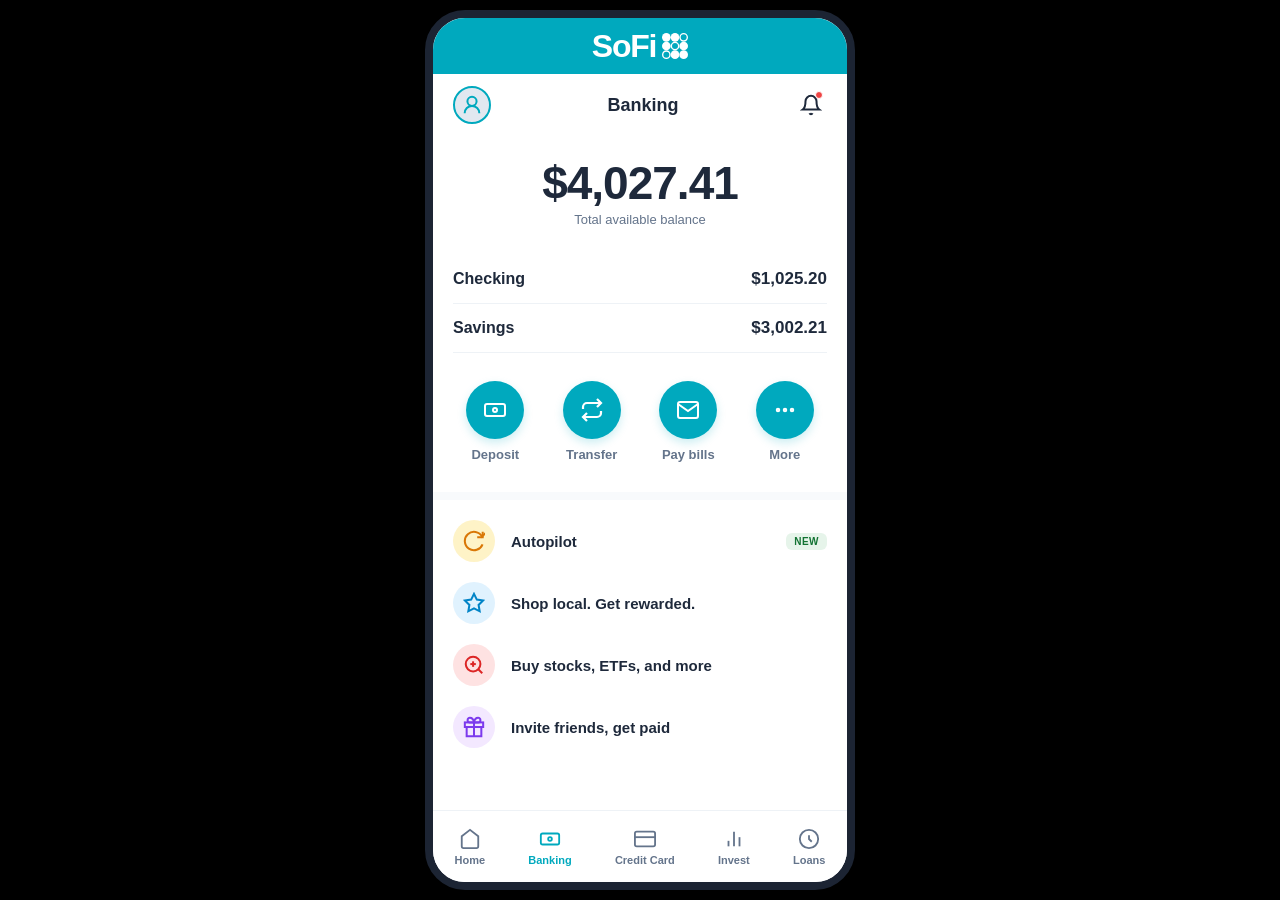
==== Banking.html @ 8871512d "Add files via upload" ====
<!DOCTYPE html>
<html lang="en">
<head>
  <meta charset="UTF-8" />
  <meta name="viewport" content="width=device-width, initial-scale=1.0, maximum-scale=1.0, user-scalable=no, viewport-fit=cover" />
  <meta name="apple-mobile-web-app-capable" content="yes" />
  <meta name="apple-mobile-web-app-status-bar-style" content="light-content" />
  <title>SoFi - Banking</title>
  <style>
    /* RESET & CORE STYLES */
    *, *::before, *::after {
      box-sizing: border-box;
      margin: 0;
      padding: 0;
      -webkit-tap-highlight-color: transparent;
      font-family: -apple-system, BlinkMacSystemFont, "Segoe UI", Roboto, Helvetica, Arial, sans-serif;
    }

    html, body {
      height: 100%;
      width: 100%;
      background-color: #000;
      display: flex;
      justify-content: center;
      align-items: center;
      overflow: hidden;
    }

    :root {
      --sofi-cyan: #00A9BE;
      --sofi-btn-teal: #007D8C;
      --text-dark: #1E293B;
      --text-muted: #64748B;
      --border-gray: #EEF2F6;
    }

    /* APP FRAME CONTAINER */
    .app-container {
      width: 100%;
      max-width: 430px;
      height: 100vh;
      height: 100dvh;
      background: #FFFFFF;
      display: flex;
      flex-direction: column;
      position: relative;
      overflow: hidden;
    }

    @media (min-width: 440px) {
      .app-container {
        height: 880px;
        border-radius: 40px;
        border: 8px solid #1C2433;
        box-shadow: 0 25px 50px -12px rgba(0, 0, 0, 0.7);
      }
    }

    /* TOP CYAN HEADER */
    .sofi-top-banner {
      background-color: var(--sofi-cyan);
      height: 56px;
      display: flex;
      align-items: center;
      justify-content: center;
      gap: 6px;
      flex-shrink: 0;
    }

    .brand-wordmark-top {
      font-size: 32px;
      font-weight: 800;
      color: #FFFFFF;
      letter-spacing: -1.2px;
      line-height: 1;
    }

    /* SUB-HEADER ROW */
    .sub-header-row {
      display: flex;
      align-items: center;
      justify-content: space-between;
      padding: 12px 20px;
      background: #FFFFFF;
    }

    .profile-avatar-btn {
      width: 38px;
      height: 38px;
      border-radius: 50%;
      border: 2px solid #00A9BE;
      overflow: hidden;
      display: flex;
      align-items: center;
      justify-content: center;
      cursor: pointer;
      background: #E2E8F0;
    }

    .profile-avatar-btn img {
      width: 100%;
      height: 100%;
      object-fit: cover;
      display: none;
    }

    .screen-title-center {
      font-size: 18px;
      font-weight: 700;
      color: var(--text-dark);
    }

    .nav-bell-btn {
      width: 32px;
      height: 32px;
      display: flex;
      align-items: center;
      justify-content: center;
      color: #1E293B;
      cursor: pointer;
      position: relative;
    }

    .red-dot {
      position: absolute;
      top: 2px;
      right: 4px;
      width: 8px;
      height: 8px;
      background-color: #EF4444;
      border-radius: 50%;
      border: 1px solid #FFFFFF;
    }

    /* MAIN SCROLLABLE CONTENT */
    .banking-content {
      flex: 1;
      overflow-y: auto;
      padding: 10px 20px 90px 20px;
    }

    /* BALANCE SECTION */
    .balance-hero-container {
      text-align: center;
      margin-top: 10px;
      margin-bottom: 28px;
    }

    .hero-balance-val {
      font-size: 46px;
      font-weight: 800;
      color: var(--text-dark);
      letter-spacing: -1px;
    }

    .hero-balance-label {
      font-size: 13px;
      color: var(--text-muted);
      font-weight: 500;
      margin-top: 2px;
    }

    /* ACCOUNTS ROW */
    .account-row {
      display: flex;
      justify-content: space-between;
      align-items: center;
      padding: 14px 0;
    }

    .account-row:not(:last-child) {
      border-bottom: 1px solid var(--border-gray);
    }

    .account-name {
      font-size: 16px;
      font-weight: 600;
      color: var(--text-dark);
    }

    .account-amount {
      font-size: 17px;
      font-weight: 800;
      color: var(--text-dark);
    }

    /* QUICK ACTIONS */
    .quick-actions-grid {
      display: grid;
      grid-template-columns: repeat(4, 1fr);
      gap: 12px;
      margin-top: 28px;
      margin-bottom: 30px;
    }

    .action-circle-item {
      display: flex;
      flex-direction: column;
      align-items: center;
      gap: 8px;
      cursor: pointer;
    }

    .circle-icon-bg {
      width: 58px;
      height: 58px;
      border-radius: 50%;
      background: #00A9BE;
      color: #FFFFFF;
      display: flex;
      align-items: center;
      justify-content: center;
      box-shadow: 0 4px 10px rgba(0, 169, 190, 0.2);
    }

    .action-item-label {
      font-size: 13px;
      font-weight: 600;
      color: var(--text-muted);
    }

    /* LIST MENU ITEMS */
    .menu-options-list {
      display: flex;
      flex-direction: column;
      gap: 20px;
      border-top: 8px solid #F8FAFC;
      padding-top: 20px;
      margin-left: -20px;
      margin-right: -20px;
      padding-left: 20px;
      padding-right: 20px;
    }

    .menu-item-row {
      display: flex;
      align-items: center;
      gap: 16px;
      cursor: pointer;
    }

    .menu-item-icon {
      width: 42px;
      height: 42px;
      border-radius: 50%;
      display: flex;
      align-items: center;
      justify-content: center;
      flex-shrink: 0;
    }

    .menu-item-text {
      font-size: 15px;
      font-weight: 600;
      color: var(--text-dark);
      flex: 1;
    }

    .new-badge {
      background: #E6F4EA;
      color: #137333;
      font-size: 10px;
      font-weight: 800;
      padding: 3px 8px;
      border-radius: 6px;
      letter-spacing: 0.5px;
    }

    /* BOTTOM NAV BAR */
    .bottom-nav-bar {
      position: absolute;
      bottom: 0;
      left: 0;
      right: 0;
      height: 72px;
      background: #FFFFFF;
      border-top: 1px solid var(--border-gray);
      display: flex;
      justify-content: space-around;
      align-items: center;
      z-index: 20;
    }

    .nav-tab-item {
      display: flex;
      flex-direction: column;
      align-items: center;
      gap: 4px;
      color: #64748B;
      font-size: 11px;
      font-weight: 600;
      cursor: pointer;
      text-decoration: none;
    }

    .nav-tab-item.active {
      color: #00A9BE;
    }
  </style>
</head>
<body>

  <div class="app-container">

    <!-- TOP CYAN LOGO BANNER -->
    <div class="sofi-top-banner">
      <span class="brand-wordmark-top">SoFi</span>
      <svg width="26" height="26" viewBox="0 0 96 96" fill="none">
        <circle cx="16" cy="16" r="16" fill="white"/>
        <circle cx="48" cy="16" r="16" fill="white"/>
        <circle cx="80" cy="16" r="13.5" stroke="white" stroke-width="5"/>
        <circle cx="16" cy="48" r="16" fill="white"/>
        <circle cx="48" cy="48" r="13.5" stroke="white" stroke-width="5"/>
        <circle cx="80" cy="48" r="16" fill="white"/>
        <circle cx="16" cy="80" r="13.5" stroke="white" stroke-width="5"/>
        <circle cx="48" cy="80" r="16" fill="white"/>
        <circle cx="80" cy="80" r="16" fill="white"/>
      </svg>
    </div>

    <!-- SUB-HEADER TITLE ROW -->
    <div class="sub-header-row">
      <div class="profile-avatar-btn">
        <svg id="bankingProfileSvg" width="22" height="22" viewBox="0 0 24 24" fill="none" stroke="#00A9BE" stroke-width="2.2"><circle cx="12" cy="8" r="5"></circle><path d="M20 21a8 8 0 1 0-16 0"></path></svg>
        <img id="bankingProfileImg" src="" alt="Profile" />
      </div>

      <div class="screen-title-center">Banking</div>

      <div class="nav-bell-btn">
        <svg width="22" height="22" viewBox="0 0 24 24" fill="none" stroke="currentColor" stroke-width="2.2"><path d="M18 8A6 6 0 0 0 6 8c0 7-3 9-3 9h18s-3-2-3-9"></path><path d="M13.73 21a2 2 0 0 1-3.46 0"></path></svg>
        <span class="red-dot"></span>
      </div>
    </div>

    <!-- BANKING CONTENT -->
    <main class="banking-content">

      <!-- BALANCE HERO -->
      <div class="balance-hero-container">
        <div class="hero-balance-val">$4,027.41</div>
        <div class="hero-balance-label">Total available balance</div>
      </div>

      <!-- ACCOUNTS BREAKDOWN -->
      <div class="account-row">
        <span class="account-name">Checking</span>
        <span class="account-amount">$1,025.20</span>
      </div>

      <div class="account-row">
        <span class="account-name">Savings</span>
        <span class="account-amount">$3,002.21</span>
      </div>

      <!-- CIRCULAR ACTION BUTTONS -->
      <div class="quick-actions-grid">
        <div class="action-circle-item">
          <div class="circle-icon-bg">
            <svg width="24" height="24" viewBox="0 0 24 24" fill="none" stroke="currentColor" stroke-width="2"><rect x="2" y="6" width="20" height="12" rx="2"></rect><circle cx="12" cy="12" r="2"></circle><path d="M6 12h.01M18 12h.01"></path></svg>
          </div>
          <span class="action-item-label">Deposit</span>
        </div>

        <div class="action-circle-item">
          <div class="circle-icon-bg">
            <svg width="24" height="24" viewBox="0 0 24 24" fill="none" stroke="currentColor" stroke-width="2.2"><path d="M17 1l4 4-4 4"></path><path d="M3 11V9a4 4 0 0 1 4-4h14"></path><path d="M7 23l-4-4 4-4"></path><path d="M21 13v2a4 4 0 0 1-4 4H3"></path></svg>
          </div>
          <span class="action-item-label">Transfer</span>
        </div>

        <div class="action-circle-item">
          <div class="circle-icon-bg">
            <svg width="24" height="24" viewBox="0 0 24 24" fill="none" stroke="currentColor" stroke-width="2"><path d="M4 4h16c1.1 0 2 .9 2 2v12c0 1.1-.9 2-2 2H4c-1.1 0-2-.9-2-2V6c0-1.1.9-2 2-2z"></path><polyline points="22,6 12,13 2,6"></polyline></svg>
          </div>
          <span class="action-item-label">Pay bills</span>
        </div>

        <div class="action-circle-item">
          <div class="circle-icon-bg">
            <svg width="24" height="24" viewBox="0 0 24 24" fill="none" stroke="currentColor" stroke-width="2.5"><circle cx="12" cy="12" r="1"></circle><circle cx="19" cy="12" r="1"></circle><circle cx="5" cy="12" r="1"></circle></svg>
          </div>
          <span class="action-item-label">More</span>
        </div>
      </div>

      <!-- LIST MENU OPTIONS -->
      <div class="menu-options-list">
        <!-- Autopilot -->
        <div class="menu-item-row">
          <div class="menu-item-icon" style="background: #FEF3C7; color: #D97706;">
            <svg width="22" height="22" viewBox="0 0 24 24" fill="none" stroke="currentColor" stroke-width="2.2"><path d="M21.5 2v6h-6"></path><path d="M21.34 15.57a10 10 0 1 1-.57-8.38l5.67-5.67"></path></svg>
          </div>
          <span class="menu-item-text">Autopilot</span>
          <span class="new-badge">NEW</span>
        </div>

        <!-- Shop local -->
        <div class="menu-item-row">
          <div class="menu-item-icon" style="background: #E0F2FE; color: #0284C7;">
            <svg width="22" height="22" viewBox="0 0 24 24" fill="none" stroke="currentColor" stroke-width="2.2"><polygon points="12 2 15.09 8.26 22 9.27 17 14.14 18.18 21.02 12 17.77 5.82 21.02 7 14.14 2 9.27 8.91 8.26 12 2"></polygon></svg>
          </div>
          <span class="menu-item-text">Shop local. Get rewarded.</span>
        </div>

        <!-- Buy stocks -->
        <div class="menu-item-row">
          <div class="menu-item-icon" style="background: #FEE2E2; color: #DC2626;">
            <svg width="22" height="22" viewBox="0 0 24 24" fill="none" stroke="currentColor" stroke-width="2.2"><circle cx="11" cy="11" r="8"></circle><line x1="21" y1="21" x2="16.65" y2="16.65"></line><line x1="11" y1="8" x2="11" y2="14"></line><line x1="8" y1="11" x2="14" y2="11"></line></svg>
          </div>
          <span class="menu-item-text">Buy stocks, ETFs, and more</span>
        </div>

        <!-- Invite friends -->
        <div class="menu-item-row">
          <div class="menu-item-icon" style="background: #F3E8FF; color: #7C3AED;">
            <svg width="22" height="22" viewBox="0 0 24 24" fill="none" stroke="currentColor" stroke-width="2.2"><polyline points="20 12 20 22 4 22 4 12"></polyline><rect x="2" y="7" width="20" height="5"></rect><line x1="12" y1="22" x2="12" y2="7"></line><path d="M12 7H7.5a2.5 2.5 0 0 1 0-5C11 2 12 7 12 7z"></path><path d="M12 7h4.5a2.5 2.5 0 0 0 0-5C13 2 12 7 12 7z"></path></svg>
          </div>
          <span class="menu-item-text">Invite friends, get paid</span>
        </div>
      </div>

    </main>

    <!-- BOTTOM NAVIGATION -->
    <nav class="bottom-nav-bar">
      <a href="Home.html" class="nav-tab-item">
        <svg width="22" height="22" viewBox="0 0 24 24" fill="none" stroke="currentColor" stroke-width="2"><path d="M3 9l9-7 9 7v11a2 2 0 0 1-2 2H5a2 2 0 0 1-2-2z"></path></svg>
        <span>Home</span>
      </a>

      <div class="nav-tab-item active">
        <svg width="22" height="22" viewBox="0 0 24 24" fill="none" stroke="currentColor" stroke-width="2"><rect x="2" y="6" width="20" height="12" rx="2"></rect><circle cx="12" cy="12" r="2"></circle></svg>
        <span>Banking</span>
      </div>

      <div class="nav-tab-item">
        <svg width="22" height="22" viewBox="0 0 24 24" fill="none" stroke="currentColor" stroke-width="2"><rect x="1" y="4" width="22" height="16" rx="2" ry="2"></rect><line x1="1" y1="10" x2="23" y2="10"></line></svg>
        <span>Credit Card</span>
      </div>

      <div class="nav-tab-item">
        <svg width="22" height="22" viewBox="0 0 24 24" fill="none" stroke="currentColor" stroke-width="2"><line x1="18" y1="20" x2="18" y2="10"></line><line x1="12" y1="20" x2="12" y2="4"></line><line x1="6" y1="20" x2="6" y2="14"></line></svg>
        <span>Invest</span>
      </div>

      <div class="nav-tab-item">
        <svg width="22" height="22" viewBox="0 0 24 24" fill="none" stroke="currentColor" stroke-width="2"><circle cx="12" cy="12" r="10"></circle><path d="M12 8v4l3 3"></path></svg>
        <span>Loans</span>
      </div>
    </nav>

  </div>

  <script>
    window.addEventListener('DOMContentLoaded', () => {
      const savedAvatar = localStorage.getItem('sofi_profile_avatar');
      if (savedAvatar) {
        const img = document.getElementById('bankingProfileImg');
        const svg = document.getElementById('bankingProfileSvg');
        img.src = savedAvatar;
        img.style.display = 'block';
        svg.style.display = 'none';
      }
    });
  </script>
</body>
</html>
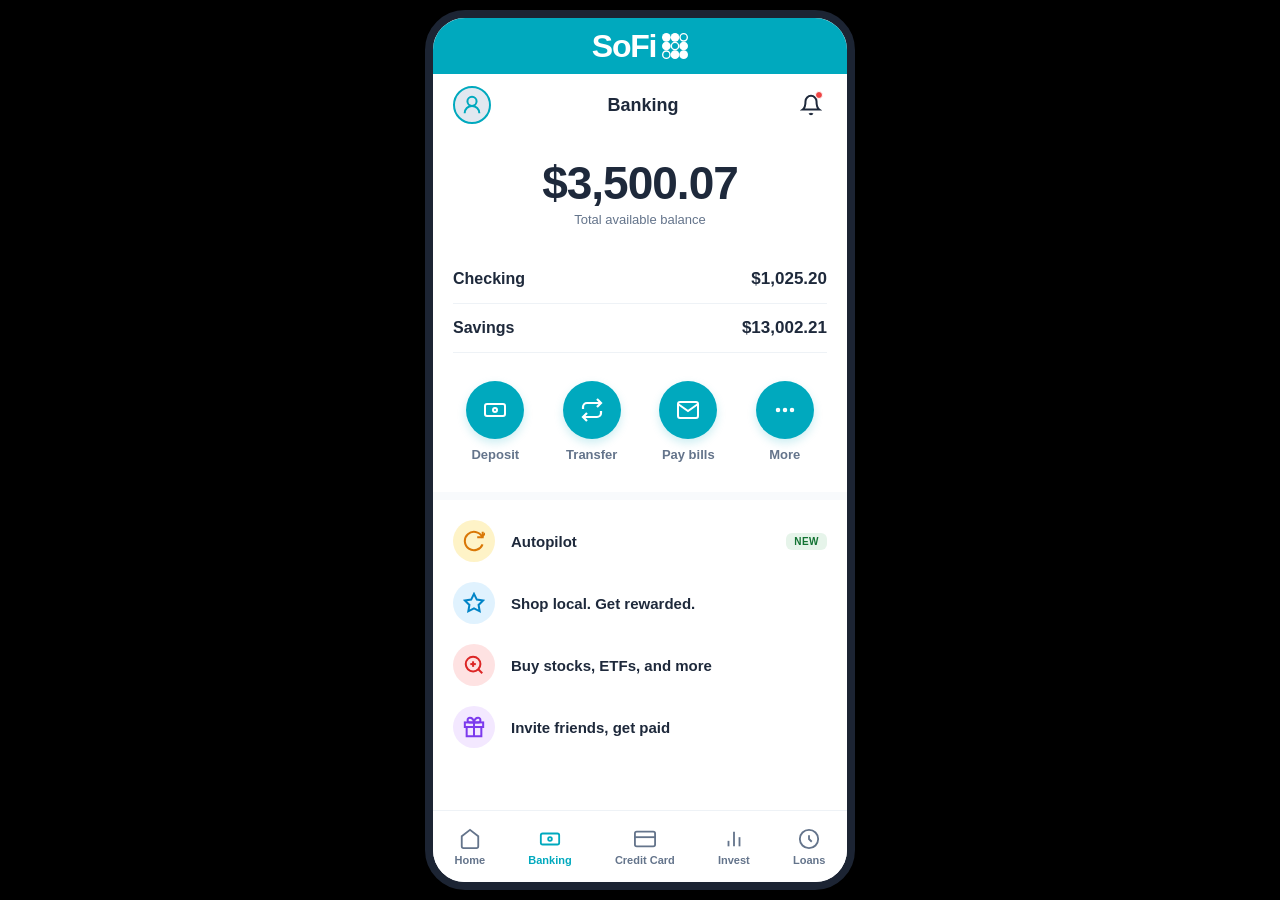
==== commit 0c98bb8d: "Update print statement from 'Hello' to 'Goodbye'" ====
--- a/Banking.html
+++ b/Banking.html
@@ -338,7 +338,7 @@
 
       <!-- BALANCE HERO -->
       <div class="balance-hero-container">
-        <div class="hero-balance-val">$4,027.41</div>
+        <div class="hero-balance-val">$3,500.07</div>
         <div class="hero-balance-label">Total available balance</div>
       </div>
 
@@ -350,7 +350,7 @@
 
       <div class="account-row">
         <span class="account-name">Savings</span>
-        <span class="account-amount">$3,002.21</span>
+        <span class="account-amount">$13,002.21</span>
       </div>
 
       <!-- CIRCULAR ACTION BUTTONS -->
@@ -465,4 +465,4 @@
     });
   </script>
 </body>
-</html>+</html>
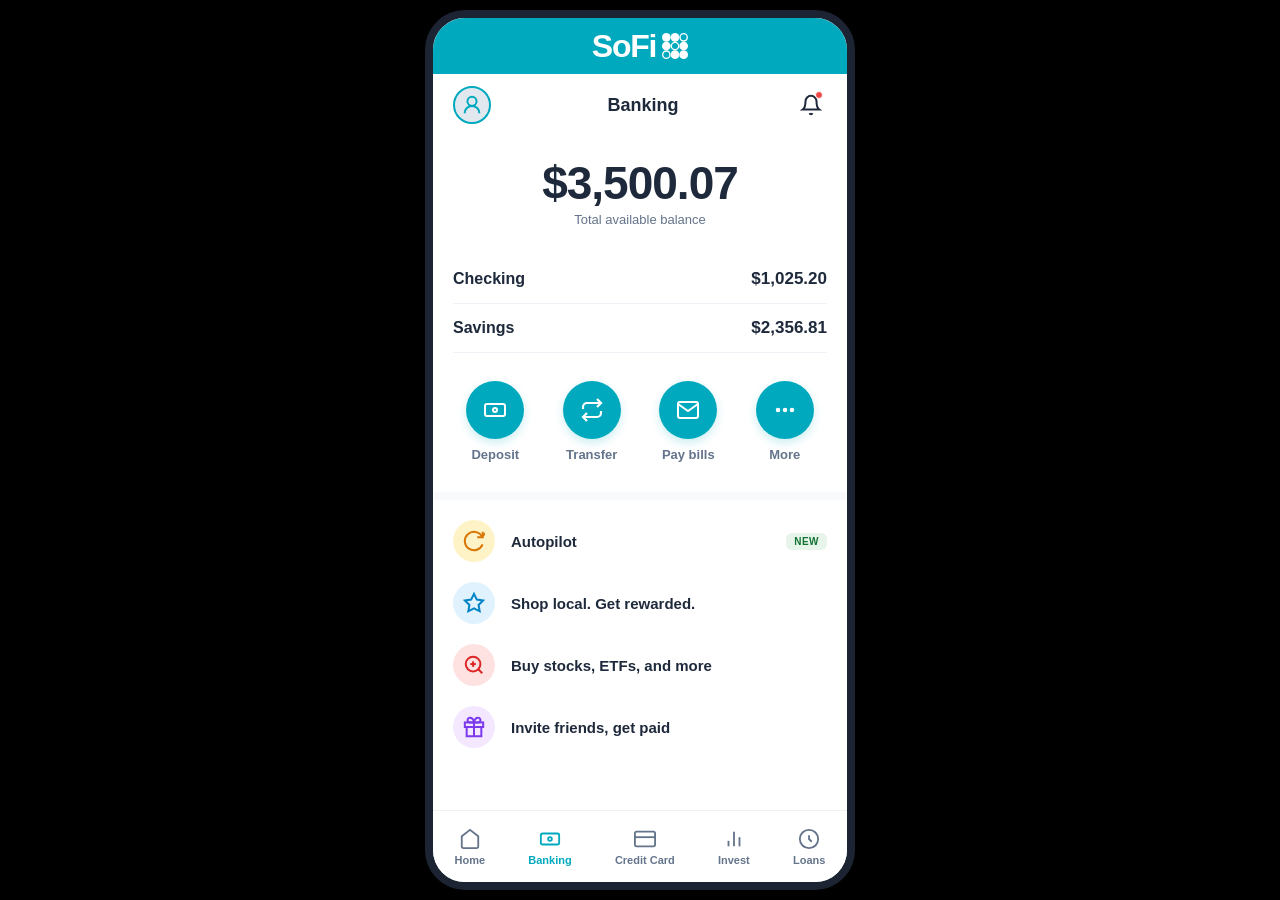
==== commit 2510fa39: "Update print statement from 'Hello' to 'Goodbye'" ====
--- a/Banking.html
+++ b/Banking.html
@@ -350,7 +350,7 @@
 
       <div class="account-row">
         <span class="account-name">Savings</span>
-        <span class="account-amount">$13,002.21</span>
+        <span class="account-amount">$2,356.81</span>
       </div>
 
       <!-- CIRCULAR ACTION BUTTONS -->
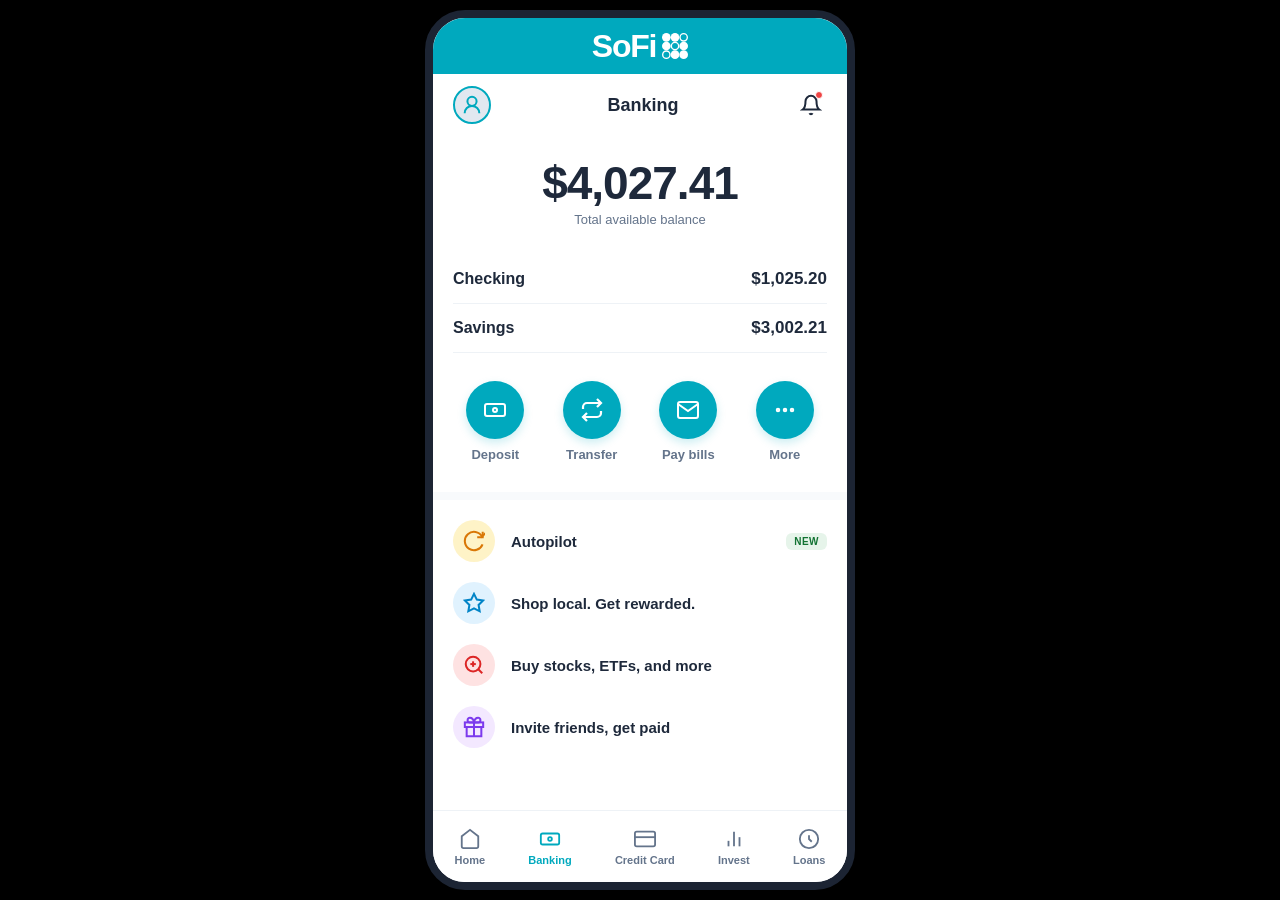
==== commit 70132455: "Update print statement from 'Hello' to 'Goodbye'" ====
--- a/Banking.html
+++ b/Banking.html
@@ -338,7 +338,7 @@
 
       <!-- BALANCE HERO -->
       <div class="balance-hero-container">
-        <div class="hero-balance-val">$3,500.07</div>
+        <div class="hero-balance-val">$4,027.41</div>
         <div class="hero-balance-label">Total available balance</div>
       </div>
 
@@ -350,7 +350,7 @@
 
       <div class="account-row">
         <span class="account-name">Savings</span>
-        <span class="account-amount">$2,356.81</span>
+        <span class="account-amount">$3,002.21</span>
       </div>
 
       <!-- CIRCULAR ACTION BUTTONS -->
@@ -434,10 +434,11 @@
         <span>Banking</span>
       </div>
 
-      <div class="nav-tab-item">
+      <!-- UPDATED LINK: Clicking this from Banking now jumps back to CreditCard.html -->
+      <a href="card.html" class="nav-tab-item">
         <svg width="22" height="22" viewBox="0 0 24 24" fill="none" stroke="currentColor" stroke-width="2"><rect x="1" y="4" width="22" height="16" rx="2" ry="2"></rect><line x1="1" y1="10" x2="23" y2="10"></line></svg>
         <span>Credit Card</span>
-      </div>
+      </a>
 
       <div class="nav-tab-item">
         <svg width="22" height="22" viewBox="0 0 24 24" fill="none" stroke="currentColor" stroke-width="2"><line x1="18" y1="20" x2="18" y2="10"></line><line x1="12" y1="20" x2="12" y2="4"></line><line x1="6" y1="20" x2="6" y2="14"></line></svg>
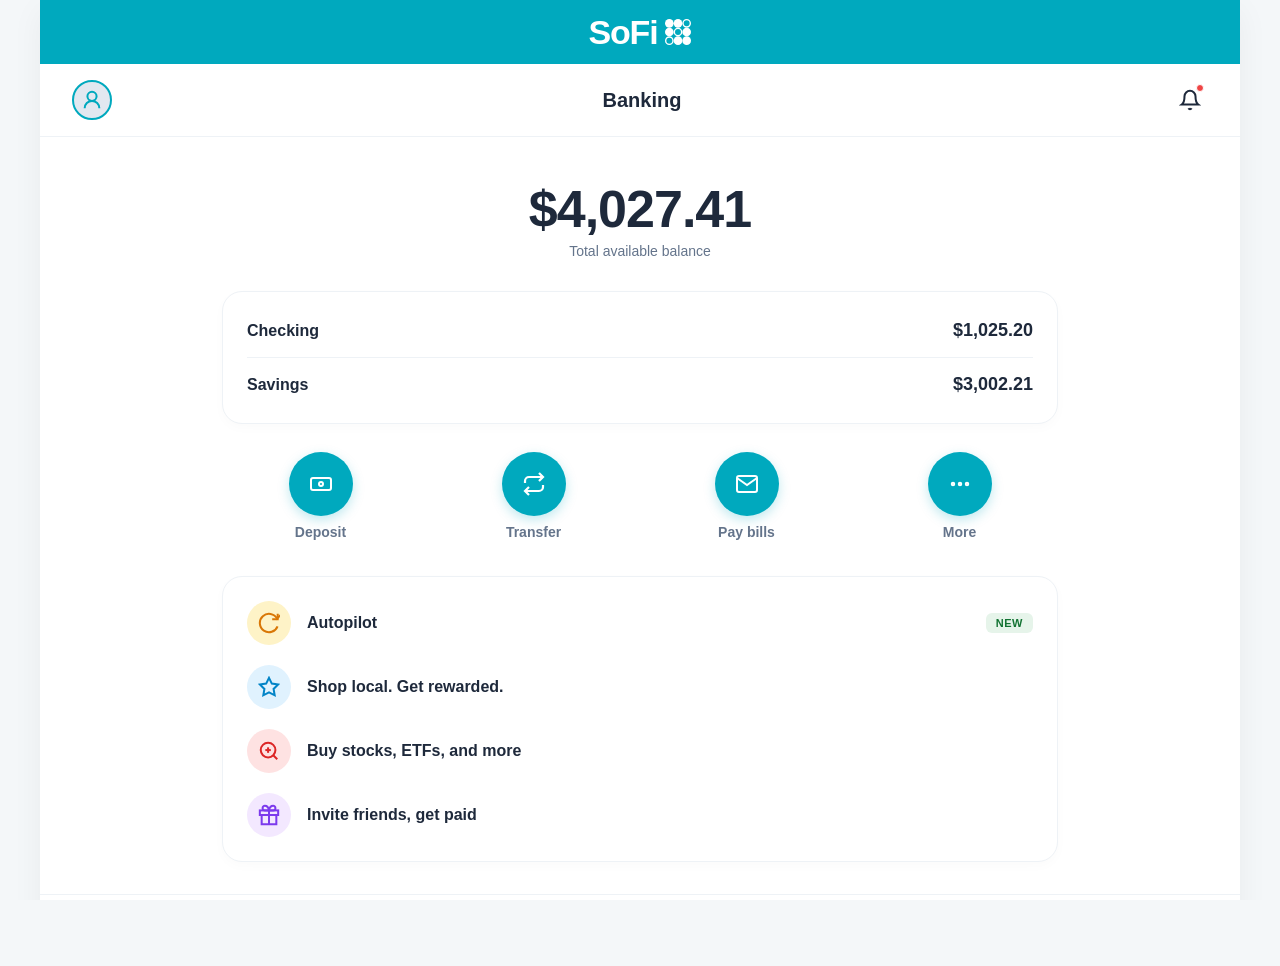
==== commit 55b59d4d: "Add files via upload" ====
--- a/Banking.html
+++ b/Banking.html
@@ -19,11 +19,11 @@
     html, body {
       height: 100%;
       width: 100%;
-      background-color: #000;
-      display: flex;
-      justify-content: center;
-      align-items: center;
-      overflow: hidden;
+      background-color: #F4F7F9;
+      display: flex;
+      justify-content: center;
+      align-items: flex-start;
+      overflow-x: hidden;
     }
 
     :root {
@@ -34,41 +34,31 @@
       --border-gray: #EEF2F6;
     }
 
-    /* APP FRAME CONTAINER */
+    /* DESKTOP APP FRAME CONTAINER */
     .app-container {
       width: 100%;
-      max-width: 430px;
-      height: 100vh;
-      height: 100dvh;
+      max-width: 1200px;
+      min-height: 100vh;
       background: #FFFFFF;
       display: flex;
       flex-direction: column;
       position: relative;
-      overflow: hidden;
-    }
-
-    @media (min-width: 440px) {
-      .app-container {
-        height: 880px;
-        border-radius: 40px;
-        border: 8px solid #1C2433;
-        box-shadow: 0 25px 50px -12px rgba(0, 0, 0, 0.7);
-      }
-    }
-
-    /* TOP CYAN HEADER */
+      box-shadow: 0 10px 30px rgba(0,0,0,0.05);
+    }
+
+    /* TOP CYAN HEADER - DESKTOP FIRST */
     .sofi-top-banner {
       background-color: var(--sofi-cyan);
-      height: 56px;
-      display: flex;
-      align-items: center;
-      justify-content: center;
-      gap: 6px;
+      height: 64px;
+      display: flex;
+      align-items: center;
+      justify-content: center;
+      gap: 8px;
       flex-shrink: 0;
     }
 
     .brand-wordmark-top {
-      font-size: 32px;
+      font-size: 34px;
       font-weight: 800;
       color: #FFFFFF;
       letter-spacing: -1.2px;
@@ -80,13 +70,14 @@
       display: flex;
       align-items: center;
       justify-content: space-between;
-      padding: 12px 20px;
+      padding: 16px 32px;
       background: #FFFFFF;
+      border-bottom: 1px solid var(--border-gray);
     }
 
     .profile-avatar-btn {
-      width: 38px;
-      height: 38px;
+      width: 40px;
+      height: 40px;
       border-radius: 50%;
       border: 2px solid #00A9BE;
       overflow: hidden;
@@ -105,14 +96,14 @@
     }
 
     .screen-title-center {
-      font-size: 18px;
+      font-size: 20px;
       font-weight: 700;
       color: var(--text-dark);
     }
 
     .nav-bell-btn {
-      width: 32px;
-      height: 32px;
+      width: 36px;
+      height: 36px;
       display: flex;
       align-items: center;
       justify-content: center;
@@ -132,40 +123,52 @@
       border: 1px solid #FFFFFF;
     }
 
-    /* MAIN SCROLLABLE CONTENT */
+    /* MAIN SCROLLABLE CONTENT - DESKTOP LAYOUT */
     .banking-content {
       flex: 1;
       overflow-y: auto;
-      padding: 10px 20px 90px 20px;
+      padding: 32px;
+      max-width: 900px;
+      margin: 0 auto;
+      width: 100%;
     }
 
     /* BALANCE SECTION */
     .balance-hero-container {
       text-align: center;
       margin-top: 10px;
-      margin-bottom: 28px;
+      margin-bottom: 32px;
     }
 
     .hero-balance-val {
-      font-size: 46px;
+      font-size: 52px;
       font-weight: 800;
       color: var(--text-dark);
       letter-spacing: -1px;
     }
 
     .hero-balance-label {
-      font-size: 13px;
+      font-size: 14px;
       color: var(--text-muted);
       font-weight: 500;
-      margin-top: 2px;
+      margin-top: 4px;
     }
 
     /* ACCOUNTS ROW */
+    .accounts-breakdown-card {
+      background: #FFFFFF;
+      border: 1px solid var(--border-gray);
+      border-radius: 20px;
+      padding: 12px 24px;
+      margin-bottom: 28px;
+      box-shadow: 0 4px 12px rgba(0,0,0,0.02);
+    }
+
     .account-row {
       display: flex;
       justify-content: space-between;
       align-items: center;
-      padding: 14px 0;
+      padding: 16px 0;
     }
 
     .account-row:not(:last-child) {
@@ -179,7 +182,7 @@
     }
 
     .account-amount {
-      font-size: 17px;
+      font-size: 18px;
       font-weight: 800;
       color: var(--text-dark);
     }
@@ -188,9 +191,8 @@
     .quick-actions-grid {
       display: grid;
       grid-template-columns: repeat(4, 1fr);
-      gap: 12px;
-      margin-top: 28px;
-      margin-bottom: 30px;
+      gap: 16px;
+      margin-bottom: 36px;
     }
 
     .action-circle-item {
@@ -202,19 +204,19 @@
     }
 
     .circle-icon-bg {
-      width: 58px;
-      height: 58px;
+      width: 64px;
+      height: 64px;
       border-radius: 50%;
       background: #00A9BE;
       color: #FFFFFF;
       display: flex;
       align-items: center;
       justify-content: center;
-      box-shadow: 0 4px 10px rgba(0, 169, 190, 0.2);
+      box-shadow: 0 4px 12px rgba(0, 169, 190, 0.25);
     }
 
     .action-item-label {
-      font-size: 13px;
+      font-size: 14px;
       font-weight: 600;
       color: var(--text-muted);
     }
@@ -224,12 +226,11 @@
       display: flex;
       flex-direction: column;
       gap: 20px;
-      border-top: 8px solid #F8FAFC;
-      padding-top: 20px;
-      margin-left: -20px;
-      margin-right: -20px;
-      padding-left: 20px;
-      padding-right: 20px;
+      background: #FFFFFF;
+      border: 1px solid var(--border-gray);
+      border-radius: 20px;
+      padding: 24px;
+      box-shadow: 0 4px 12px rgba(0,0,0,0.02);
     }
 
     .menu-item-row {
@@ -240,8 +241,8 @@
     }
 
     .menu-item-icon {
-      width: 42px;
-      height: 42px;
+      width: 44px;
+      height: 44px;
       border-radius: 50%;
       display: flex;
       align-items: center;
@@ -250,7 +251,7 @@
     }
 
     .menu-item-text {
-      font-size: 15px;
+      font-size: 16px;
       font-weight: 600;
       color: var(--text-dark);
       flex: 1;
@@ -259,24 +260,21 @@
     .new-badge {
       background: #E6F4EA;
       color: #137333;
-      font-size: 10px;
+      font-size: 11px;
       font-weight: 800;
-      padding: 3px 8px;
+      padding: 4px 10px;
       border-radius: 6px;
       letter-spacing: 0.5px;
     }
 
     /* BOTTOM NAV BAR */
     .bottom-nav-bar {
-      position: absolute;
-      bottom: 0;
-      left: 0;
-      right: 0;
       height: 72px;
       background: #FFFFFF;
       border-top: 1px solid var(--border-gray);
       display: flex;
-      justify-content: space-around;
+      justify-content: center;
+      gap: 40px;
       align-items: center;
       z-index: 20;
     }
@@ -287,14 +285,95 @@
       align-items: center;
       gap: 4px;
       color: #64748B;
-      font-size: 11px;
+      font-size: 12px;
       font-weight: 600;
       cursor: pointer;
       text-decoration: none;
+      padding: 0 12px;
     }
 
     .nav-tab-item.active {
       color: #00A9BE;
+    }
+
+    /* MOBILE RESPONSIVE MEDIA QUERIES (< 768px) */
+    @media (max-width: 767px) {
+      body {
+        background-color: #000;
+      }
+
+      .app-container {
+        max-width: 100%;
+        min-height: 100vh;
+        min-height: 100dvh;
+        box-shadow: none;
+      }
+
+      .sofi-top-banner {
+        height: 56px;
+      }
+
+      .brand-wordmark-top {
+        font-size: 32px;
+      }
+
+      .sub-header-row {
+        padding: 12px 20px;
+        border-bottom: none;
+      }
+
+      .screen-title-center {
+        font-size: 18px;
+      }
+
+      .banking-content {
+        padding: 10px 20px 90px 20px;
+      }
+
+      .hero-balance-val {
+        font-size: 46px;
+      }
+
+      .hero-balance-label {
+        font-size: 13px;
+      }
+
+      .accounts-breakdown-card {
+        border: none;
+        padding: 0;
+        box-shadow: none;
+      }
+
+      .circle-icon-bg {
+        width: 58px;
+        height: 58px;
+      }
+
+      .action-item-label {
+        font-size: 13px;
+      }
+
+      .menu-options-list {
+        border: none;
+        border-radius: 0;
+        box-shadow: none;
+        border-top: 8px solid #F8FAFC;
+        padding: 20px 0 0 0;
+      }
+
+      .bottom-nav-bar {
+        position: fixed;
+        bottom: 0;
+        left: 0;
+        right: 0;
+        justify-content: space-around;
+        gap: 0;
+      }
+
+      .nav-tab-item {
+        font-size: 11px;
+        padding: 0;
+      }
     }
   </style>
 </head>
@@ -343,14 +422,16 @@
       </div>
 
       <!-- ACCOUNTS BREAKDOWN -->
-      <div class="account-row">
-        <span class="account-name">Checking</span>
-        <span class="account-amount">$1,025.20</span>
-      </div>
-
-      <div class="account-row">
-        <span class="account-name">Savings</span>
-        <span class="account-amount">$3,002.21</span>
+      <div class="accounts-breakdown-card">
+        <div class="account-row">
+          <span class="account-name">Checking</span>
+          <span class="account-amount">$1,025.20</span>
+        </div>
+
+        <div class="account-row">
+          <span class="account-name">Savings</span>
+          <span class="account-amount">$3,002.21</span>
+        </div>
       </div>
 
       <!-- CIRCULAR ACTION BUTTONS -->
@@ -362,12 +443,12 @@
           <span class="action-item-label">Deposit</span>
         </div>
 
-        <div class="action-circle-item">
-          <div class="circle-icon-bg">
-            <svg width="24" height="24" viewBox="0 0 24 24" fill="none" stroke="currentColor" stroke-width="2.2"><path d="M17 1l4 4-4 4"></path><path d="M3 11V9a4 4 0 0 1 4-4h14"></path><path d="M7 23l-4-4 4-4"></path><path d="M21 13v2a4 4 0 0 1-4 4H3"></path></svg>
-          </div>
-          <span class="action-item-label">Transfer</span>
-        </div>
+        <div class="action-circle-item" onclick="window.location.href='Transfer.html'">
+  <div class="circle-icon-bg">
+    <svg width="24" height="24" viewBox="0 0 24 24" fill="none" stroke="currentColor" stroke-width="2.2"><path d="M17 1l4 4-4 4"></path><path d="M3 11V9a4 4 0 0 1 4-4h14"></path><path d="M7 23l-4-4 4-4"></path><path d="M21 13v2a4 4 0 0 1-4 4H3"></path></svg>
+  </div>
+  <span class="action-item-label">Transfer</span>
+</div>
 
         <div class="action-circle-item">
           <div class="circle-icon-bg">
@@ -434,7 +515,6 @@
         <span>Banking</span>
       </div>
 
-      <!-- UPDATED LINK: Clicking this from Banking now jumps back to CreditCard.html -->
       <a href="card.html" class="nav-tab-item">
         <svg width="22" height="22" viewBox="0 0 24 24" fill="none" stroke="currentColor" stroke-width="2"><rect x="1" y="4" width="22" height="16" rx="2" ry="2"></rect><line x1="1" y1="10" x2="23" y2="10"></line></svg>
         <span>Credit Card</span>
@@ -466,4 +546,4 @@
     });
   </script>
 </body>
-</html>
+</html>
